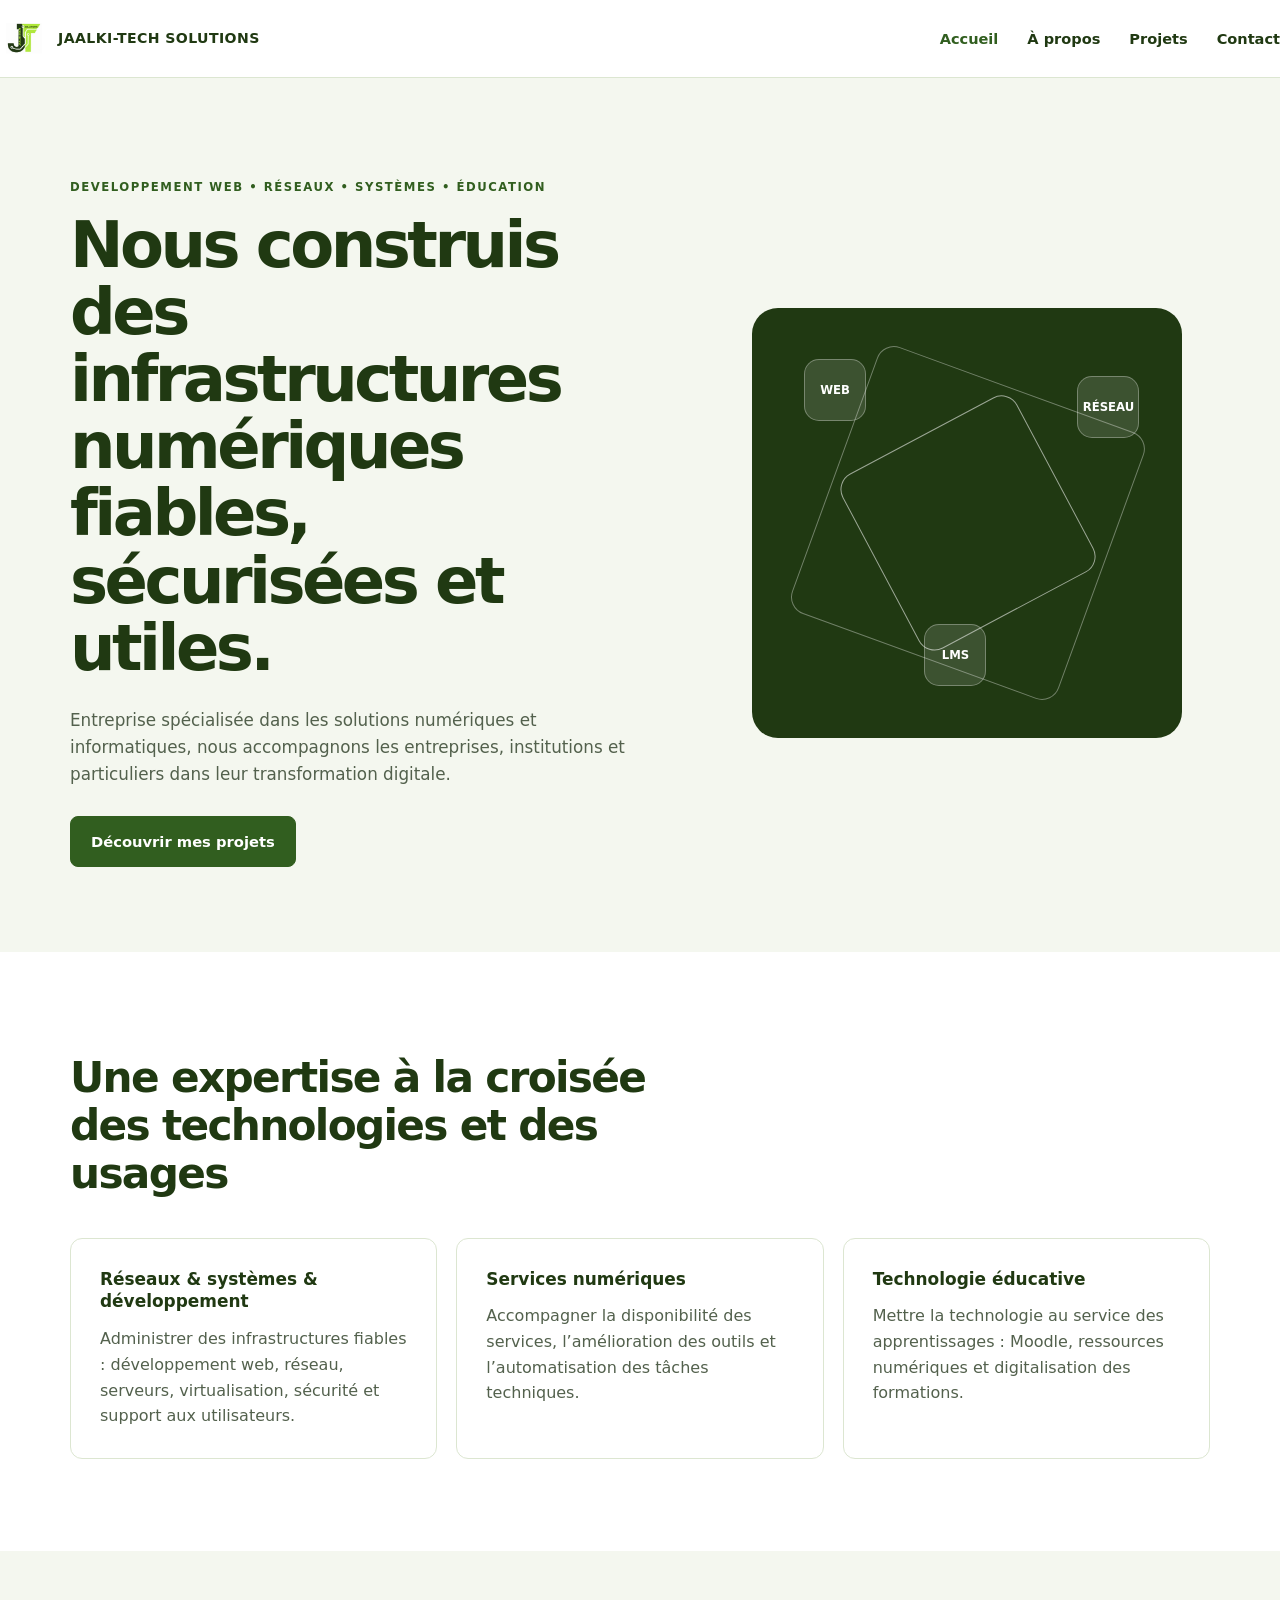
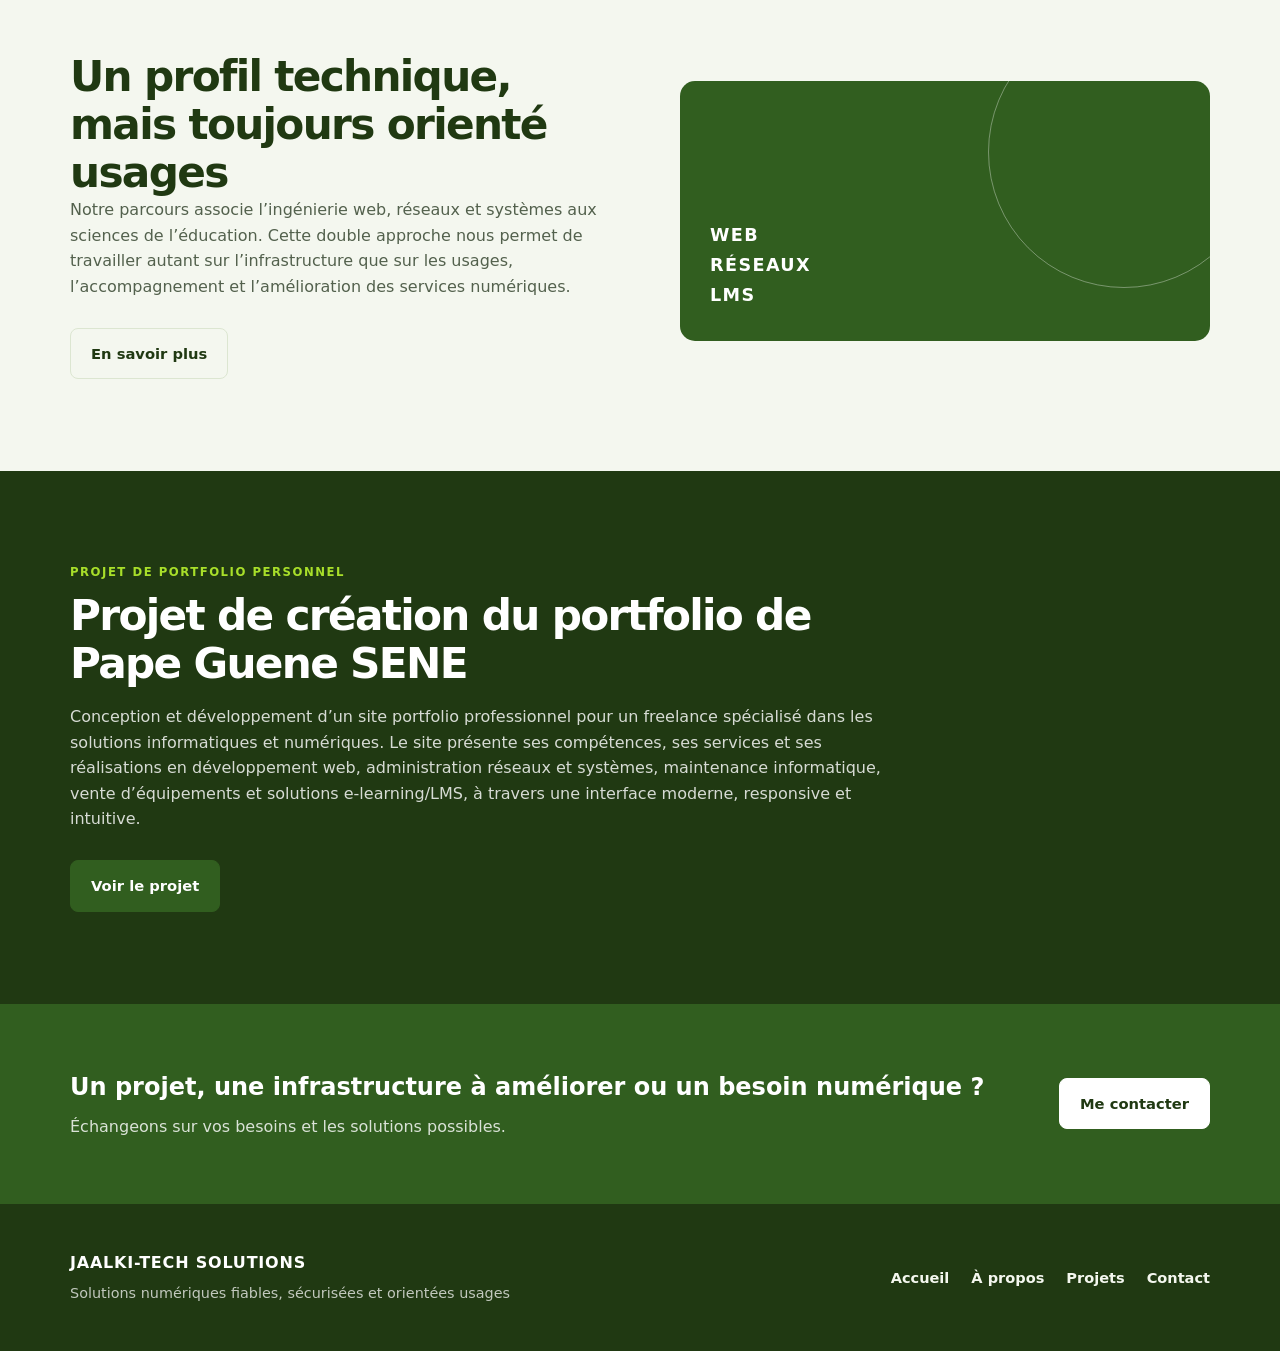
==== index.html @ 2fb71a34 "Add files via upload" ====
<!doctype html>
<html lang="fr">
  <head>
    <meta charset="utf-8" />
    <meta name="viewport" content="width=device-width, initial-scale=1" />
    <meta
      name="description"
      content="JAALKI-TECH SOLUTIONS — solutions numériques et informatiques."
    />
    <title>Accueil | JAALKI-TECH SOLUTIONS</title>
    <link rel="icon" type="image/jpeg" href="assets/WhatsApp%20Image%202026-10-04%20at%2000.43.53.jpeg" />
    <link rel="stylesheet" href="style.css" />
  </head>
  <body>
    <header class="site-header">
      <div class="container header-inner">
        <a
          class="brand"
          href="index.html"
          aria-label="JAALKI-TECH SOLUTIONS, accueil"
        >
          <img class="brand-logo" src="assets/WhatsApp%20Image%202026-10-04%20at%2000.43.53.jpeg" alt="" width="48" height="48" />
          <span>JAALKI-TECH SOLUTIONS</span>
        </a>
        <button
          class="menu-toggle"
          aria-label="Ouvrir le menu"
          aria-expanded="false"
        >
          ☰
        </button>
        <nav class="nav">
          <a class="active" href="index.html">Accueil</a
          ><a class="" href="a-propos.html">À propos</a
          ><a class="" href="projets.html">Projets</a
          ><a class="" href="contact.html">Contact</a>
        </nav>
      </div>
    </header>
    <main>
      <section class="hero">
        <div class="container hero-grid">
          <div>
            <div class="eyebrow">
              DEVELOPPEMENT WEB • RÉSEAUX • SYSTÈMES • ÉDUCATION
            </div>
            <h1>
              Nous construis des infrastructures numériques fiables, sécurisées
              et utiles.
            </h1>
            <p class="hero-copy">
              Entreprise spécialisée dans les solutions numériques et
              informatiques, nous accompagnons les entreprises, institutions et
              particuliers dans leur transformation digitale.
            </p>
            <div class="actions">
              <a class="button" href="projets.html">Découvrir mes projets</a>
            </div>
          </div>
          <div
            class="abstract"
            aria-label="Illustration abstraite des domaines de l'entreprise"
          >
            <span class="node n1">WEB</span><span class="node n2">RÉSEAU</span
            ><span class="node n3">LMS</span>
          </div>
        </div>
      </section>
      <section class="section">
        <div class="container">
          <div class="section-heading">
            <h2>Une expertise à la croisée des technologies et des usages</h2>
          </div>
          <div class="cards">
            <article class="card">
              <h3>Réseaux &amp; systèmes &amp; développement</h3>
              <p>
                Administrer des infrastructures fiables : développement web,
                réseau, serveurs, virtualisation, sécurité et support aux
                utilisateurs.
              </p>
            </article>
            <article class="card">
              <h3>Services numériques</h3>
              <p>
                Accompagner la disponibilité des services, l’amélioration des
                outils et l’automatisation des tâches techniques.
              </p>
            </article>
            <article class="card">
              <h3>Technologie éducative</h3>
              <p>
                Mettre la technologie au service des apprentissages : Moodle,
                ressources numériques et digitalisation des formations.
              </p>
            </article>
          </div>
        </div>
      </section>
      <section class="section section-soft">
        <div class="container about-grid">
          <div>
            <h2>Un profil technique, mais toujours orienté usages</h2>
            <p class="muted">
              Notre parcours associe l’ingénierie web, réseaux et systèmes aux
              sciences de l’éducation. Cette double approche nous permet de
              travailler autant sur l’infrastructure que sur les usages,
              l’accompagnement et l’amélioration des services numériques.
            </p>
            <div class="actions">
              <a class="button button-light" href="a-propos.html"
                >En savoir plus</a
              >
            </div>
          </div>
          <div class="about-panel" aria-hidden="true"></div>
        </div>
      </section>
      <section class="section featured">
        <div class="container">
          <div class="eyebrow">PROJET DE portfolio personnel</div>
          <h2>Projet de création du portfolio de Pape Guene SENE</h2>
          <p>
            Conception et développement d’un site portfolio professionnel pour
            un freelance spécialisé dans les solutions informatiques et
            numériques. Le site présente ses compétences, ses services et ses
            réalisations en développement web, administration réseaux et
            systèmes, maintenance informatique, vente d’équipements et solutions
            e-learning/LMS, à travers une interface moderne, responsive et
            intuitive.
          </p>
          <div class="actions">
            <a
              class="button"
              href="https://github.com/"
              target="_blank"
              rel="noopener"
              >Voir le projet</a
            >
          </div>
        </div>
      </section>
      <section class="cta">
        <div class="container cta-inner">
          <div>
            <h2>
              Un projet, une infrastructure à améliorer ou un besoin numérique ?
            </h2>
            <p>Échangeons sur vos besoins et les solutions possibles.</p>
          </div>
          <a class="button" href="contact.html">Me contacter</a>
        </div>
      </section>
    </main>
    <footer class="site-footer">
      <div class="container footer-inner">
        <div>
          <div class="footer-name">JAALKI-TECH SOLUTIONS</div>
          <p class="footer-slogan">
            Solutions numériques fiables, sécurisées et orientées usages
          </p>
        </div>
        <div class="footer-links">
          <a href="index.html">Accueil</a><a href="a-propos.html">À propos</a
          ><a href="projets.html">Projets</a><a href="contact.html">Contact</a>
        </div>
      </div>
    </footer>
    <script src="script.js"></script>
  </body>
</html>
---- style.css ----
:root {
  --ink: #203912;
  --green: #315e1f;
  --lime: #a8df2a;
  --soft: #f4f7ef;
  --line: #dce6d1;
  --white: #fff;
  --dark: #203912;
  --muted: #53614d;
}
* {
  box-sizing: border-box;
}

html {
  scroll-behavior: smooth;
}

body {
  margin: 0;
  font-family:
    Inter,
    ui-sans-serif,
    system-ui,
    -apple-system,
    BlinkMacSystemFont,
    "Segoe UI",
    sans-serif;
  color: var(--ink);
  background: var(--white);
  line-height: 1.6;
}
.container {
  width: min(1140px, calc(100% - 40px));
  margin: auto;
}

.site-header {
  height: 78px;
  display: flex;
  align-items: center;
  border-bottom: 1px solid var(--line);
  background: var(--white);
  position: sticky;
  top: 0;
  z-index: 20;
}
.header-inner {
  display: flex;
  align-items: center;
  justify-content: space-between;
  width: 100%;
}
.brand {
  display: flex;
  gap: 10px;
  align-items: center;
  text-decoration: none;
  color: var(--ink);
  font-size: 0.88rem;
  font-weight: 800;
  letter-spacing: 0.03em;
}

.brand-logo {
  width: 48px;
  height: 48px;
  flex: 0 0 48px;
  object-fit: contain;
}

.nav {
  display: flex;
  align-items: center;
  gap: 29px;
}

.nav a,
.footer-links a {
  font-size: 0.91rem;
  color: var(--ink);
  text-decoration: none;
  font-weight: 650;
}

.nav a:hover,
.nav a.active {
  color: var(--green);
}

.menu-toggle {
  display: none;
  border: 0;
  background: transparent;
  font-size: 1.5rem;
  color: var(--ink);
  cursor: pointer;
}

.eyebrow {
  font-weight: 800;
  font-size: 0.73rem;
  letter-spacing: 0.13em;
  color: var(--green);
  text-transform: uppercase;
}
.hero {
  padding: 100px 0 85px;
  background: var(--soft);
  overflow: hidden;
}
.hero-grid {
  display: grid;
  grid-template-columns: 1.1fr 0.9fr;
  gap: 62px;
  align-items: center;
}
.hero h1 {
  font-size: clamp(2.35rem, 5vw, 4.2rem);
  letter-spacing: -0.055em;
  line-height: 1.05;
  margin: 15px 0 25px;
  max-width: 760px;
}
.hero-copy {
  font-size: 1.05rem;
  color: var(--muted);
  max-width: 680px;
}
.button {
  display: inline-flex;
  align-items: center;
  gap: 8px;
  text-decoration: none;
  background: var(--green);
  color: #fff;
  border: 1px solid var(--green);
  padding: 13px 20px;
  border-radius: 8px;
  font-weight: 750;
  font-size: 0.92rem;
  transition: background-color 0.15s ease;
}
.button:hover {
  background: var(--ink);
}
.button-light {
  background: transparent;
  color: var(--ink);
  border-color: var(--line);
}
.button-light:hover {
  background: var(--soft);
  color: var(--ink);
}
.actions {
  display: flex;
  gap: 12px;
  flex-wrap: wrap;
  margin-top: 28px;
}
.abstract {
  position: relative;
  width: min(430px, 100%);
  aspect-ratio: 1;
  margin: auto;
  border-radius: 26px;
  background: var(--dark);
  overflow: hidden;
}
.abstract:before,
.abstract:after {
  content: "";
  position: absolute;
  inset: 17%;
  border: 1px solid rgba(255, 255, 255, 0.36);
  border-radius: 18px;
  transform: rotate(20deg);
}
.abstract:after {
  inset: 27%;
  transform: rotate(-28deg);
  border-color: rgba(255, 255, 255, 0.55);
}
.node {
  position: absolute;
  width: 62px;
  height: 62px;
  border-radius: 15px;
  display: grid;
  place-items: center;
  background: rgba(255, 255, 255, 0.13);
  border: 1px solid rgba(255, 255, 255, 0.3);
  color: #fff;
  font-weight: 800;
  font-size: 0.73rem;
}
.n1 {
  top: 12%;
  left: 12%;
}
.n2 {
  top: 16%;
  right: 10%;
}
.n3 {
  bottom: 12%;
  left: 40%;
}
.section {
  padding: 92px 0;
}
.section-soft {
  background: var(--soft);
}
.section-heading {
  max-width: 650px;
  margin-bottom: 39px;
}
.section h2 {
  font-size: clamp(1.85rem, 3.3vw, 2.65rem);
  letter-spacing: -0.04em;
  line-height: 1.14;
  margin: 10px 0 0;
}
.cards {
  display: grid;
  grid-template-columns: repeat(3, 1fr);
  gap: 19px;
}
.card {
  padding: 29px;
  background: #fff;
  border: 1px solid var(--line);
  border-radius: 12px;
}
.card h3 {
  font-size: 1.06rem;
  line-height: 1.35;
  margin: 0 0 13px;
}
.card p,
.muted {
  color: var(--muted);
  margin: 0;
}
.about-grid {
  display: grid;
  grid-template-columns: 1fr 1fr;
  gap: 80px;
  align-items: center;
}
.about-panel {
  min-height: 260px;
  border-radius: 15px;
  background: var(--green);
  position: relative;
  overflow: hidden;
}
.about-panel:before {
  content: "";
  position: absolute;
  width: 270px;
  height: 270px;
  border: 1px solid rgba(255, 255, 255, 0.35);
  border-radius: 50%;
  top: -65px;
  right: -50px;
}
.about-panel:after {
  content: "WEB\A RÉSEAUX\A LMS";
  white-space: pre;
  position: absolute;
  left: 30px;
  bottom: 30px;
  color: #fff;
  font-weight: 800;
  font-size: 1.1rem;
  line-height: 1.7;
  letter-spacing: 0.08em;
}
.featured {
  background: var(--dark);
  color: #fff;
}
.featured .eyebrow {
  color: var(--lime);
}
.featured h2 {
  max-width: 790px;
}
.featured p {
  color: rgba(255, 255, 255, 0.82);
  max-width: 820px;
}
.cta {
  padding: 64px 0;
  background: var(--green);
  color: #fff;
}
.cta h2 {
  margin: 0 0 8px;
}
.cta p {
  margin: 0;
  color: rgba(255, 255, 255, 0.82);
}
.cta-inner {
  display: flex;
  justify-content: space-between;
  gap: 30px;
  align-items: center;
}
.cta .button {
  background: #fff;
  border-color: #fff;
  color: var(--ink);
}
.page-hero {
  padding: 82px 0 70px;
  background: var(--soft);
}
.page-hero h1 {
  font-size: clamp(2.4rem, 5vw, 4rem);
  letter-spacing: -0.05em;
  line-height: 1.1;
  margin: 12px 0 0;
}
.content-grid {
  display: grid;
  grid-template-columns: 1.05fr 0.95fr;
  gap: 60px;
}
.content-grid h2 {
  margin-top: 0;
}
.content-grid p {
  color: var(--muted);
}
.info-panel {
  border: 1px solid var(--line);
  background: var(--soft);
  border-radius: 14px;
  padding: 30px;
}
.info-panel p + p {
  margin-top: 19px;
}
.project-group + .project-group {
  margin-top: 64px;
}
.project-group h2 {
  margin-bottom: 22px;
}
.project-card {
  border: 1px solid var(--line);
  border-radius: 14px;
  overflow: hidden;
  background: #fff;
  display: grid;
  grid-template-columns: 0.8fr 1.2fr;
}
.project-visual {
  background: var(--dark);
  min-height: 220px;
  display: grid;
  place-items: center;
  color: #fff;
  font-size: 0.8rem;
  font-weight: 850;
  letter-spacing: 0.1em;
  text-align: center;
  padding: 20px;
}
.project-text {
  padding: 29px;
}
.project-text h3 {
  margin: 0 0 10px;
  font-size: 1.25rem;
}
.project-text p {
  color: var(--muted);
  margin: 0;
}
.contact-grid {
  display: grid;
  grid-template-columns: 0.9fr 1.1fr;
  gap: 52px;
}
.contact-card {
  padding: 30px;
  border: 1px solid var(--line);
  border-radius: 14px;
  background: var(--soft);
}
form {
  display: grid;
  gap: 16px;
}
label {
  font-weight: 700;
  font-size: 0.9rem;
}
input,
textarea {
  display: block;
  width: 100%;
  border: 1px solid var(--line);
  border-radius: 7px;
  padding: 12px;
  font: inherit;
  margin-top: 6px;
  resize: vertical;
}
textarea {
  min-height: 145px;
}

@media (prefers-reduced-motion: reduce) {
  html {
    scroll-behavior: auto;
  }
}

.site-footer {
  background: var(--dark);
  color: #fff;
  padding: 46px 0;
}
.footer-inner {
  display: flex;
  align-items: center;
  justify-content: space-between;
  gap: 25px;
}
.footer-name {
  font-weight: 800;
  letter-spacing: 0.05em;
}
.footer-slogan {
  margin: 7px 0 0;
  color: rgba(255, 255, 255, 0.72);
  font-size: 0.9rem;
}
.footer-links {
  display: flex;
  gap: 22px;
  flex-wrap: wrap;
}
.footer-links a {
  color: var(--soft);
}
@media (max-width: 800px) {
  .site-header {
    height: 67px;
  }
  .nav {
    display: none;
    position: absolute;
    top: 67px;
    left: 0;
    right: 0;
    padding: 18px 20px;
    background: #fff;
    border-bottom: 1px solid var(--line);
    flex-direction: column;
    align-items: flex-start;
    gap: 15px;
  }
  .nav.open {
    display: flex;
  }
  .menu-toggle {
    display: block;
  }
  .hero {
    padding: 65px 0;
  }
  .hero-grid,
  .about-grid,
  .content-grid,
  .contact-grid {
    grid-template-columns: 1fr;
    gap: 35px;
  }
  .hero h1 {
    font-size: 2.55rem;
  }
  .abstract {
    max-width: 360px;
  }
  .cards {
    grid-template-columns: 1fr;
  }
  .section {
    padding: 65px 0;
  }
  .cta-inner,
  .footer-inner {
    align-items: flex-start;
    flex-direction: column;
  }
  .project-card {
    grid-template-columns: 1fr;
  }
  .page-hero {
    padding: 60px 0;
  }
  .nav a {
    font-size: 1rem;
  }
}
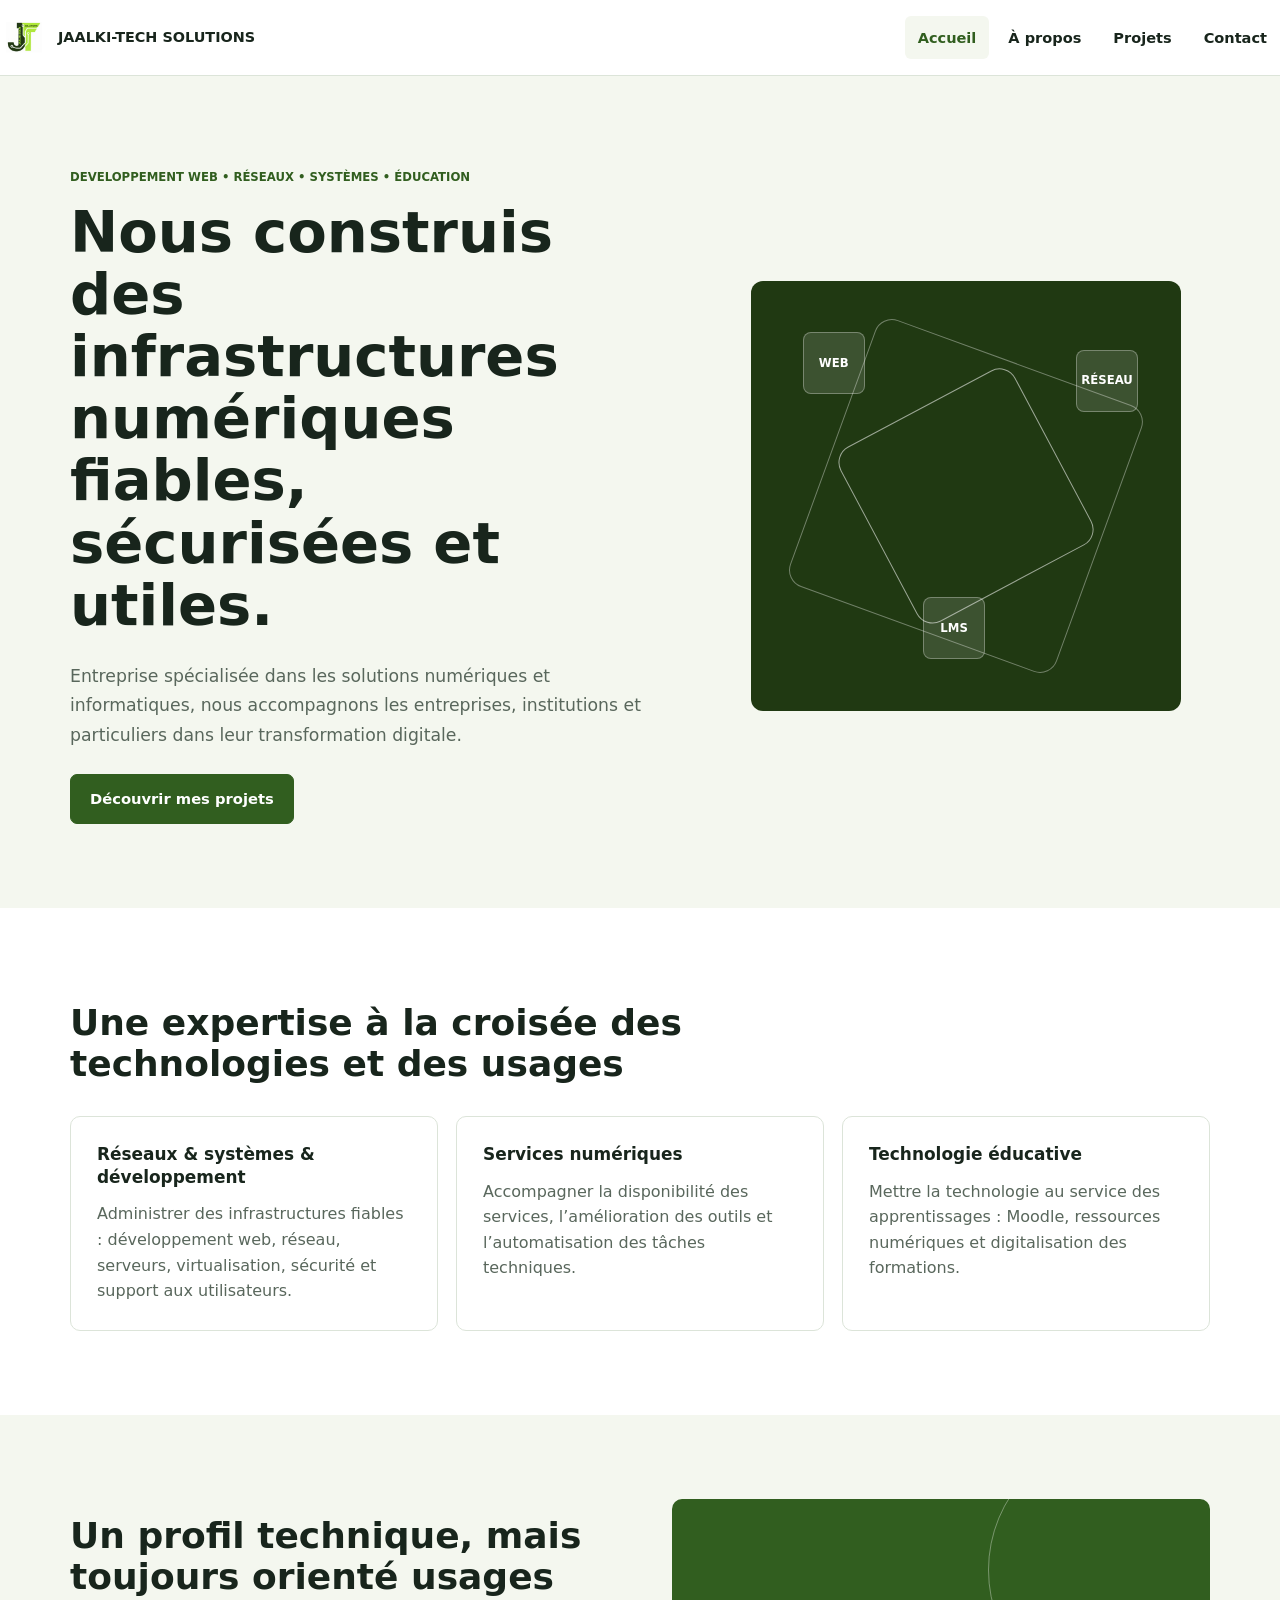
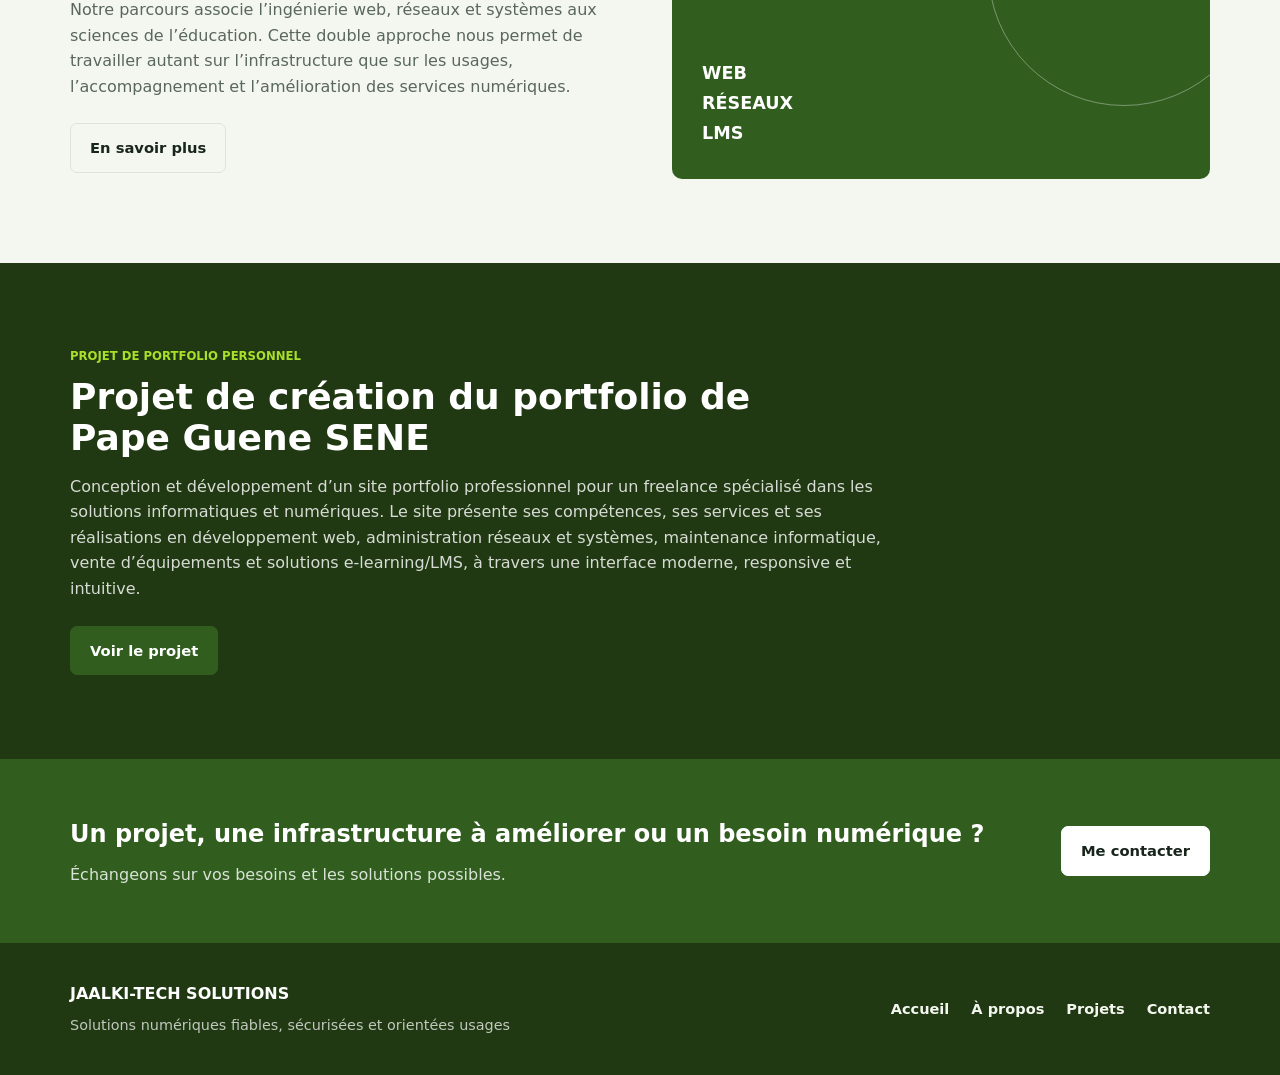
==== commit 04c3a513: "commentaire des ligne et la géolocalisation automatique du contact" ====
--- a/index.html
+++ b/index.html
@@ -1,6 +1,8 @@
 <!doctype html>
 <html lang="fr">
+  <!-- Début du document HTML : indique que la page est en français -->
   <head>
+    <!-- Métadonnées du document : encodage, compatibilité mobile et description SEO -->
     <meta charset="utf-8" />
     <meta name="viewport" content="width=device-width, initial-scale=1" />
     <meta
@@ -8,12 +10,16 @@
       content="JAALKI-TECH SOLUTIONS — solutions numériques et informatiques."
     />
     <title>Accueil | JAALKI-TECH SOLUTIONS</title>
-    <link rel="icon" type="image/jpeg" href="assets/WhatsApp%20Image%202026-10-04%20at%2000.43.53.jpeg" />
+    <!-- Icône du site affichée dans l'onglet du navigateur -->
+    <link rel="icon" type="image/png" href="assets/favicon.png" />
+    <!-- Lien vers la feuille de style principale du site -->
     <link rel="stylesheet" href="style.css" />
   </head>
   <body>
+    <!-- En-tête du site : logo, nom, bouton du menu et navigation principale -->
     <header class="site-header">
       <div class="container header-inner">
+        <!-- Logo et nom de l'entreprise, renvoyant vers la page d'accueil -->
         <a
           class="brand"
           href="index.html"
@@ -22,6 +28,7 @@
           <img class="brand-logo" src="assets/WhatsApp%20Image%202026-10-04%20at%2000.43.53.jpeg" alt="" width="48" height="48" />
           <span>JAALKI-TECH SOLUTIONS</span>
         </a>
+        <!-- Bouton mobile pour ouvrir/fermer le menu sur petit écran -->
         <button
           class="menu-toggle"
           aria-label="Ouvrir le menu"
@@ -29,6 +36,7 @@
         >
           ☰
         </button>
+        <!-- Navigation principale entre les pages du site -->
         <nav class="nav">
           <a class="active" href="index.html">Accueil</a
           ><a class="" href="a-propos.html">À propos</a
@@ -37,7 +45,10 @@
         </nav>
       </div>
     </header>
+
+    <!-- Contenu principal de la page d'accueil -->
     <main>
+      <!-- Section d'introduction : slogan et appel à l'action -->
       <section class="hero">
         <div class="container hero-grid">
           <div>
@@ -57,6 +68,7 @@
               <a class="button" href="projets.html">Découvrir mes projets</a>
             </div>
           </div>
+          <!-- Illustration visuelle du positionnement de l'entreprise -->
           <div
             class="abstract"
             aria-label="Illustration abstraite des domaines de l'entreprise"
@@ -66,12 +78,15 @@
           </div>
         </div>
       </section>
+
+      <!-- Section de présentation des domaines d'expertise -->
       <section class="section">
         <div class="container">
           <div class="section-heading">
             <h2>Une expertise à la croisée des technologies et des usages</h2>
           </div>
           <div class="cards">
+            <!-- Carte 1 : réseaux, systèmes et développement -->
             <article class="card">
               <h3>Réseaux &amp; systèmes &amp; développement</h3>
               <p>
@@ -80,6 +95,7 @@
                 utilisateurs.
               </p>
             </article>
+            <!-- Carte 2 : services numériques -->
             <article class="card">
               <h3>Services numériques</h3>
               <p>
@@ -87,6 +103,7 @@
                 outils et l’automatisation des tâches techniques.
               </p>
             </article>
+            <!-- Carte 3 : technologie éducative -->
             <article class="card">
               <h3>Technologie éducative</h3>
               <p>
@@ -97,6 +114,8 @@
           </div>
         </div>
       </section>
+
+      <!-- Section "À propos" : profil technique et orienté usages -->
       <section class="section section-soft">
         <div class="container about-grid">
           <div>
@@ -113,9 +132,12 @@
               >
             </div>
           </div>
+          <!-- Bloc visuel décoratif de la section à propos -->
           <div class="about-panel" aria-hidden="true"></div>
         </div>
       </section>
+
+      <!-- Section présentant un projet de portfolio personnel -->
       <section class="section featured">
         <div class="container">
           <div class="eyebrow">PROJET DE portfolio personnel</div>
@@ -132,7 +154,7 @@
           <div class="actions">
             <a
               class="button"
-              href="https://github.com/"
+              href="https://papeguenesene-wq.github.io/Mon-portfolio/"
               target="_blank"
               rel="noopener"
               >Voir le projet</a
@@ -140,6 +162,8 @@
           </div>
         </div>
       </section>
+
+      <!-- Section de call-to-action pour encourager le contact -->
       <section class="cta">
         <div class="container cta-inner">
           <div>
@@ -152,6 +176,8 @@
         </div>
       </section>
     </main>
+
+    <!-- Pied de page du site : identité, slogan et liens utiles -->
     <footer class="site-footer">
       <div class="container footer-inner">
         <div>
@@ -166,6 +192,8 @@
         </div>
       </div>
     </footer>
+
+    <!-- Script JavaScript du site chargé en fin de page pour les interactions -->
     <script src="script.js"></script>
   </body>
 </html>
--- a/style.css
+++ b/style.css
@@ -1,13 +1,20 @@
+/*
+  Styles globaux du site JAALKI-TECH SOLUTIONS.
+  Ce fichier définit les couleurs, la typographie, les espacements et le design réactif.
+*/
+
+/* --- Variables globales et base du site --- */
 :root {
-  --ink: #203912;
+  --ink: #18251c;
   --green: #315e1f;
   --lime: #a8df2a;
   --soft: #f4f7ef;
-  --line: #dce6d1;
+  --line: #dce4d9;
   --white: #fff;
   --dark: #203912;
-  --muted: #53614d;
-}
+  --muted: #59675c;
+}
+
 * {
   box-sizing: border-box;
 }
@@ -30,13 +37,15 @@
   background: var(--white);
   line-height: 1.6;
 }
+
 .container {
   width: min(1140px, calc(100% - 40px));
   margin: auto;
 }
 
+/* --- En-tête / navigation principale --- */
 .site-header {
-  height: 78px;
+  min-height: 76px;
   display: flex;
   align-items: center;
   border-bottom: 1px solid var(--line);
@@ -45,21 +54,23 @@
   top: 0;
   z-index: 20;
 }
+
 .header-inner {
   display: flex;
   align-items: center;
   justify-content: space-between;
   width: 100%;
 }
+
 .brand {
   display: flex;
   gap: 10px;
   align-items: center;
   text-decoration: none;
   color: var(--ink);
-  font-size: 0.88rem;
+  font-size: 0.9rem;
   font-weight: 800;
-  letter-spacing: 0.03em;
+  letter-spacing: 0;
 }
 
 .brand-logo {
@@ -72,7 +83,7 @@
 .nav {
   display: flex;
   align-items: center;
-  gap: 29px;
+  gap: 6px;
 }
 
 .nav a,
@@ -86,47 +97,63 @@
 .nav a:hover,
 .nav a.active {
   color: var(--green);
+  background: var(--soft);
+}
+
+.nav a {
+  padding: 10px 13px;
+  border-radius: 6px;
+  transition: color 0.15s ease, background-color 0.15s ease;
 }
 
 .menu-toggle {
   display: none;
-  border: 0;
-  background: transparent;
+  border: 1px solid var(--line);
+  border-radius: 6px;
+  background: var(--white);
   font-size: 1.5rem;
   color: var(--ink);
+  padding: 6px 10px;
   cursor: pointer;
 }
 
 .eyebrow {
   font-weight: 800;
   font-size: 0.73rem;
-  letter-spacing: 0.13em;
+  letter-spacing: 0;
   color: var(--green);
   text-transform: uppercase;
 }
+
+/* --- Hero / section d’introduction --- */
 .hero {
-  padding: 100px 0 85px;
+  padding: 92px 0 84px;
   background: var(--soft);
   overflow: hidden;
 }
+
 .hero-grid {
   display: grid;
   grid-template-columns: 1.1fr 0.9fr;
-  gap: 62px;
-  align-items: center;
-}
+  gap: 56px;
+  align-items: center;
+}
+
 .hero h1 {
-  font-size: clamp(2.35rem, 5vw, 4.2rem);
-  letter-spacing: -0.055em;
-  line-height: 1.05;
+  font-size: 3.6rem;
+  letter-spacing: 0;
+  line-height: 1.08;
   margin: 15px 0 25px;
   max-width: 760px;
 }
+
 .hero-copy {
-  font-size: 1.05rem;
+  font-size: 1.08rem;
+  line-height: 1.7;
   color: var(--muted);
   max-width: 680px;
 }
+
 .button {
   display: inline-flex;
   align-items: center;
@@ -135,39 +162,46 @@
   background: var(--green);
   color: #fff;
   border: 1px solid var(--green);
-  padding: 13px 20px;
-  border-radius: 8px;
+  min-height: 48px;
+  padding: 12px 19px;
+  border-radius: 7px;
   font-weight: 750;
   font-size: 0.92rem;
   transition: background-color 0.15s ease;
 }
+
 .button:hover {
   background: var(--ink);
 }
+
 .button-light {
   background: transparent;
   color: var(--ink);
   border-color: var(--line);
 }
+
 .button-light:hover {
   background: var(--soft);
   color: var(--ink);
 }
+
 .actions {
   display: flex;
-  gap: 12px;
+  gap: 10px;
   flex-wrap: wrap;
-  margin-top: 28px;
-}
+  margin-top: 24px;
+}
+
 .abstract {
   position: relative;
   width: min(430px, 100%);
   aspect-ratio: 1;
   margin: auto;
-  border-radius: 26px;
+  border-radius: 12px;
   background: var(--dark);
   overflow: hidden;
 }
+
 .abstract:before,
 .abstract:after {
   content: "";
@@ -177,16 +211,18 @@
   border-radius: 18px;
   transform: rotate(20deg);
 }
+
 .abstract:after {
   inset: 27%;
   transform: rotate(-28deg);
   border-color: rgba(255, 255, 255, 0.55);
 }
+
 .node {
   position: absolute;
   width: 62px;
   height: 62px;
-  border-radius: 15px;
+  border-radius: 8px;
   display: grid;
   place-items: center;
   background: rgba(255, 255, 255, 0.13);
@@ -195,68 +231,89 @@
   font-weight: 800;
   font-size: 0.73rem;
 }
+
 .n1 {
   top: 12%;
   left: 12%;
 }
+
 .n2 {
   top: 16%;
   right: 10%;
 }
+
 .n3 {
   bottom: 12%;
   left: 40%;
 }
+
+/* --- Blocs de sections et cartes de services --- */
 .section {
-  padding: 92px 0;
-}
+  padding: 84px 0;
+}
+
 .section-soft {
   background: var(--soft);
 }
+
 .section-heading {
   max-width: 650px;
-  margin-bottom: 39px;
-}
+  margin-bottom: 32px;
+}
+
 .section h2 {
-  font-size: clamp(1.85rem, 3.3vw, 2.65rem);
-  letter-spacing: -0.04em;
+  font-size: 2.25rem;
+  letter-spacing: 0;
   line-height: 1.14;
   margin: 10px 0 0;
 }
+
 .cards {
   display: grid;
-  grid-template-columns: repeat(3, 1fr);
-  gap: 19px;
-}
+  grid-template-columns: repeat(3, minmax(0, 1fr));
+  gap: 18px;
+}
+
 .card {
-  padding: 29px;
+  padding: 26px;
   background: #fff;
   border: 1px solid var(--line);
-  border-radius: 12px;
-}
+  border-radius: 10px;
+  transition: border-color 0.15s ease;
+}
+
+.card:hover {
+  border-color: var(--green);
+}
+
 .card h3 {
   font-size: 1.06rem;
   line-height: 1.35;
   margin: 0 0 13px;
 }
+
 .card p,
 .muted {
   color: var(--muted);
   margin: 0;
 }
+
+/* --- Sections à propos, featured et CTA --- */
 .about-grid {
   display: grid;
   grid-template-columns: 1fr 1fr;
-  gap: 80px;
-  align-items: center;
-}
+  gap: 64px;
+  align-items: center;
+}
+
 .about-panel {
-  min-height: 260px;
-  border-radius: 15px;
+  min-height: 280px;
+  border-radius: 10px;
   background: var(--green);
   position: relative;
   overflow: hidden;
 }
+
 .about-panel:before {
   content: "";
   position: absolute;
@@ -267,6 +324,7 @@
   top: -65px;
   right: -50px;
 }
+
 .about-panel:after {
   content: "WEB\A RÉSEAUX\A LMS";
   white-space: pre;
@@ -277,144 +335,188 @@
   font-weight: 800;
   font-size: 1.1rem;
   line-height: 1.7;
-  letter-spacing: 0.08em;
-}
+  letter-spacing: 0;
+}
+
 .featured {
   background: var(--dark);
   color: #fff;
 }
+
 .featured .eyebrow {
   color: var(--lime);
 }
+
 .featured h2 {
   max-width: 790px;
 }
+
 .featured p {
   color: rgba(255, 255, 255, 0.82);
   max-width: 820px;
 }
+
 .cta {
-  padding: 64px 0;
+  padding: 56px 0;
   background: var(--green);
   color: #fff;
 }
+
 .cta h2 {
   margin: 0 0 8px;
 }
+
 .cta p {
   margin: 0;
   color: rgba(255, 255, 255, 0.82);
 }
+
 .cta-inner {
   display: flex;
   justify-content: space-between;
   gap: 30px;
   align-items: center;
 }
+
 .cta .button {
   background: #fff;
   border-color: #fff;
   color: var(--ink);
 }
+
+/* --- Pages internes : hero + contenu texte + projets + contact --- */
 .page-hero {
-  padding: 82px 0 70px;
+  padding: 68px 0 58px;
   background: var(--soft);
 }
+
 .page-hero h1 {
-  font-size: clamp(2.4rem, 5vw, 4rem);
-  letter-spacing: -0.05em;
+  font-size: 3rem;
+  letter-spacing: 0;
   line-height: 1.1;
   margin: 12px 0 0;
 }
+
 .content-grid {
   display: grid;
   grid-template-columns: 1.05fr 0.95fr;
-  gap: 60px;
-}
+  gap: 48px;
+}
+
 .content-grid h2 {
   margin-top: 0;
 }
+
 .content-grid p {
   color: var(--muted);
 }
+
 .info-panel {
   border: 1px solid var(--line);
   background: var(--soft);
-  border-radius: 14px;
-  padding: 30px;
-}
+  border-radius: 10px;
+  padding: 26px;
+}
+
 .info-panel p + p {
   margin-top: 19px;
 }
+
 .project-group + .project-group {
-  margin-top: 64px;
-}
+  margin-top: 52px;
+}
+
 .project-group h2 {
   margin-bottom: 22px;
 }
+
 .project-card {
   border: 1px solid var(--line);
-  border-radius: 14px;
+  border-radius: 10px;
   overflow: hidden;
   background: #fff;
   display: grid;
   grid-template-columns: 0.8fr 1.2fr;
 }
+
 .project-visual {
   background: var(--dark);
   min-height: 220px;
   display: grid;
   place-items: center;
-  color: #fff;
+  color: var(--lime);
   font-size: 0.8rem;
   font-weight: 850;
-  letter-spacing: 0.1em;
+  letter-spacing: 0;
   text-align: center;
   padding: 20px;
 }
+
 .project-text {
   padding: 29px;
 }
+
 .project-text h3 {
   margin: 0 0 10px;
   font-size: 1.25rem;
 }
+
 .project-text p {
   color: var(--muted);
   margin: 0;
 }
+
 .contact-grid {
   display: grid;
   grid-template-columns: 0.9fr 1.1fr;
-  gap: 52px;
-}
+  gap: 44px;
+}
+
 .contact-card {
-  padding: 30px;
+  padding: 28px;
   border: 1px solid var(--line);
-  border-radius: 14px;
+  border-radius: 10px;
   background: var(--soft);
 }
+
 form {
   display: grid;
-  gap: 16px;
-}
+  gap: 10px;
+}
+
 label {
   font-weight: 700;
   font-size: 0.9rem;
-}
+  margin-top: 6px;
+}
+
+form label:first-of-type {
+  margin-top: 0;
+}
+
 input,
 textarea {
   display: block;
   width: 100%;
   border: 1px solid var(--line);
-  border-radius: 7px;
+  border-radius: 6px;
   padding: 12px;
   font: inherit;
   margin-top: 6px;
   resize: vertical;
 }
+
 textarea {
   min-height: 145px;
+}
+
+input:focus-visible,
+textarea:focus-visible,
+.button:focus-visible,
+.menu-toggle:focus-visible,
+.nav a:focus-visible {
+  outline: 3px solid var(--lime);
+  outline-offset: 3px;
 }
 
 @media (prefers-reduced-motion: reduce) {
@@ -423,60 +525,83 @@
   }
 }
 
+/* --- Pied de page --- */
 .site-footer {
   background: var(--dark);
   color: #fff;
-  padding: 46px 0;
-}
+  padding: 38px 0;
+}
+
 .footer-inner {
   display: flex;
   align-items: center;
   justify-content: space-between;
   gap: 25px;
 }
+
 .footer-name {
   font-weight: 800;
-  letter-spacing: 0.05em;
-}
+  letter-spacing: 0;
+}
+
 .footer-slogan {
   margin: 7px 0 0;
   color: rgba(255, 255, 255, 0.72);
   font-size: 0.9rem;
 }
+
 .footer-links {
   display: flex;
   gap: 22px;
   flex-wrap: wrap;
 }
+
 .footer-links a {
   color: var(--soft);
 }
+
+/* --- Responsive design pour tablettes et mobiles --- */
 @media (max-width: 800px) {
   .site-header {
-    height: 67px;
-  }
+    min-height: 67px;
+  }
+
+  .brand-logo {
+    width: 42px;
+    height: 42px;
+    flex-basis: 42px;
+  }
+
   .nav {
     display: none;
     position: absolute;
     top: 67px;
     left: 0;
     right: 0;
-    padding: 18px 20px;
-    background: #fff;
+    padding: 14px 20px 18px;
+    background: var(--white);
     border-bottom: 1px solid var(--line);
     flex-direction: column;
     align-items: flex-start;
-    gap: 15px;
-  }
+    gap: 5px;
+  }
+
+  .nav a {
+    width: 100%;
+  }
+
   .nav.open {
     display: flex;
   }
+
   .menu-toggle {
     display: block;
   }
+
   .hero {
-    padding: 65px 0;
-  }
+    padding: 58px 0;
+  }
+
   .hero-grid,
   .about-grid,
   .content-grid,
@@ -484,29 +609,45 @@
     grid-template-columns: 1fr;
     gap: 35px;
   }
+
   .hero h1 {
-    font-size: 2.55rem;
-  }
+    font-size: 2.35rem;
+  }
+
   .abstract {
     max-width: 360px;
   }
+
   .cards {
     grid-template-columns: 1fr;
   }
+
   .section {
-    padding: 65px 0;
-  }
+    padding: 58px 0;
+  }
+
   .cta-inner,
   .footer-inner {
     align-items: flex-start;
     flex-direction: column;
   }
+
   .project-card {
     grid-template-columns: 1fr;
   }
+
   .page-hero {
-    padding: 60px 0;
-  }
+    padding: 52px 0;
+  }
+
+  .page-hero h1 {
+    font-size: 2.2rem;
+  }
+
+  .section h2 {
+    font-size: 1.8rem;
+  }
+
   .nav a {
     font-size: 1rem;
   }
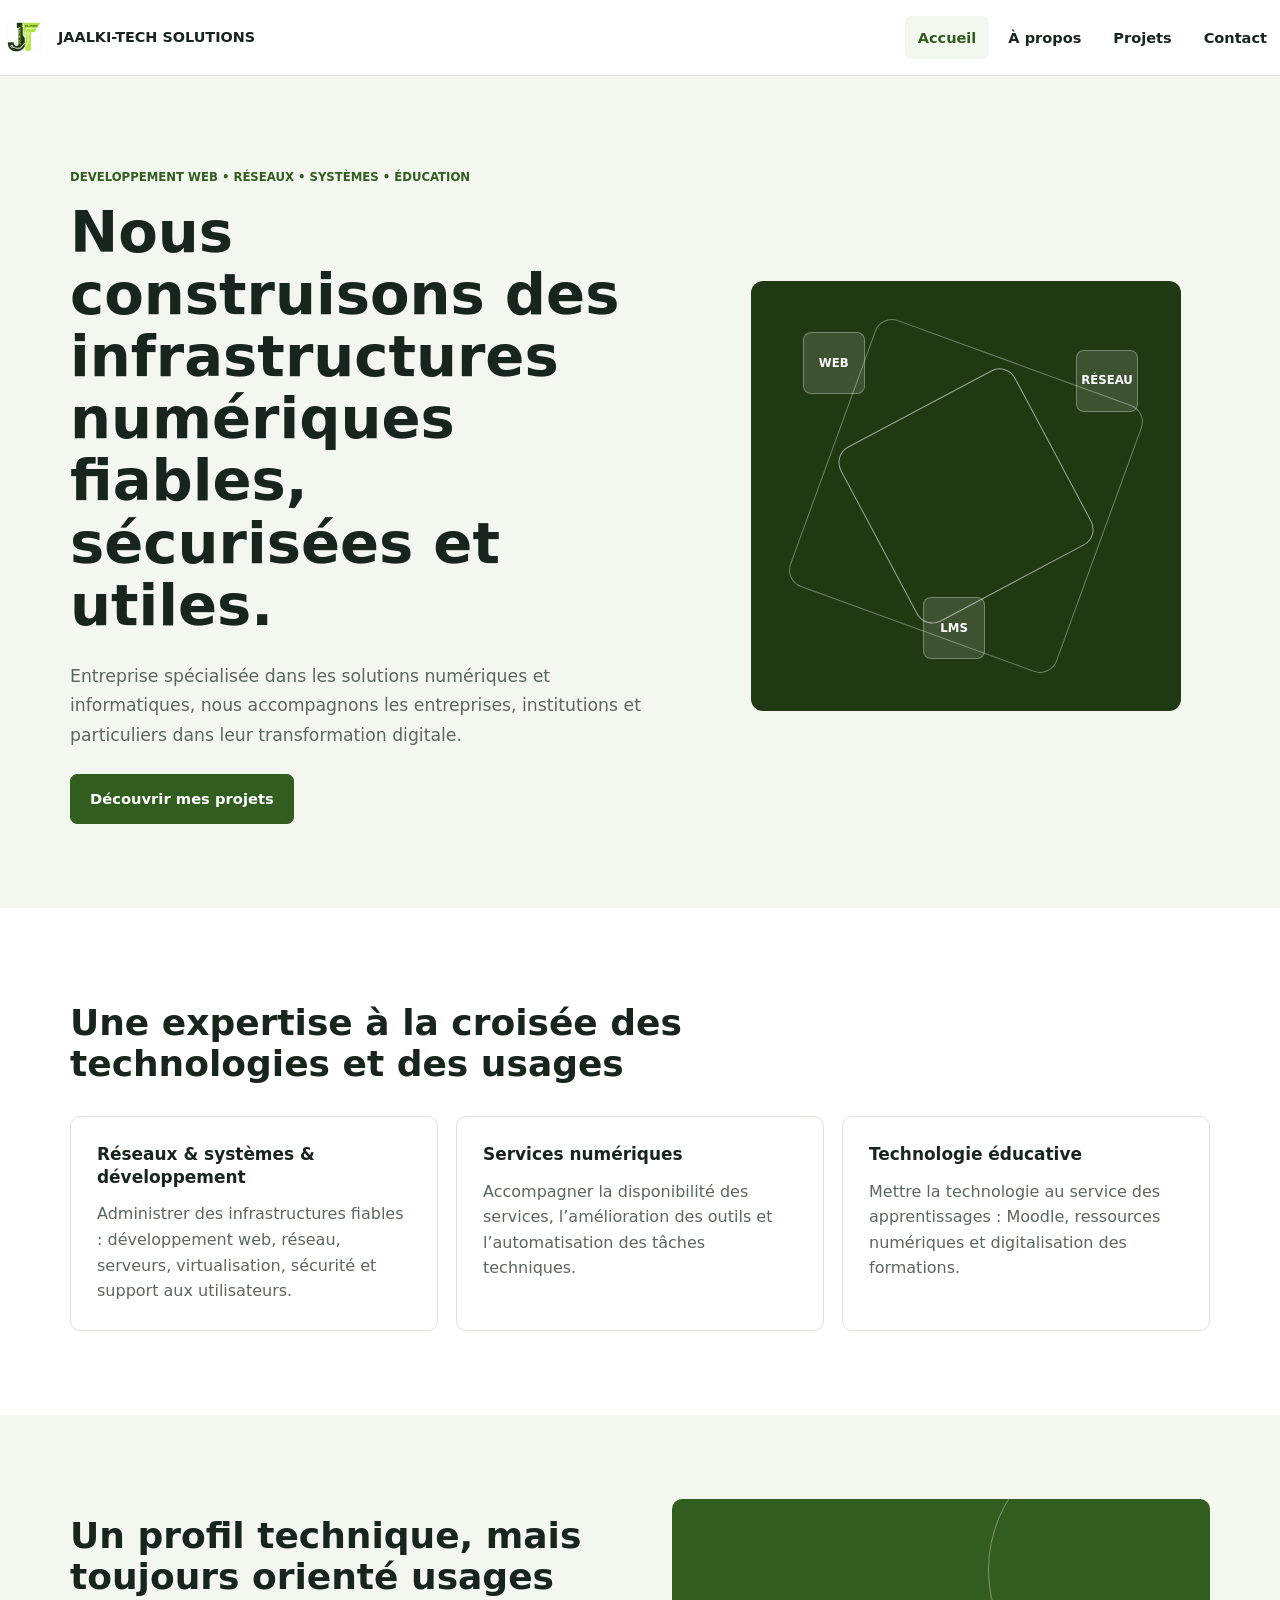
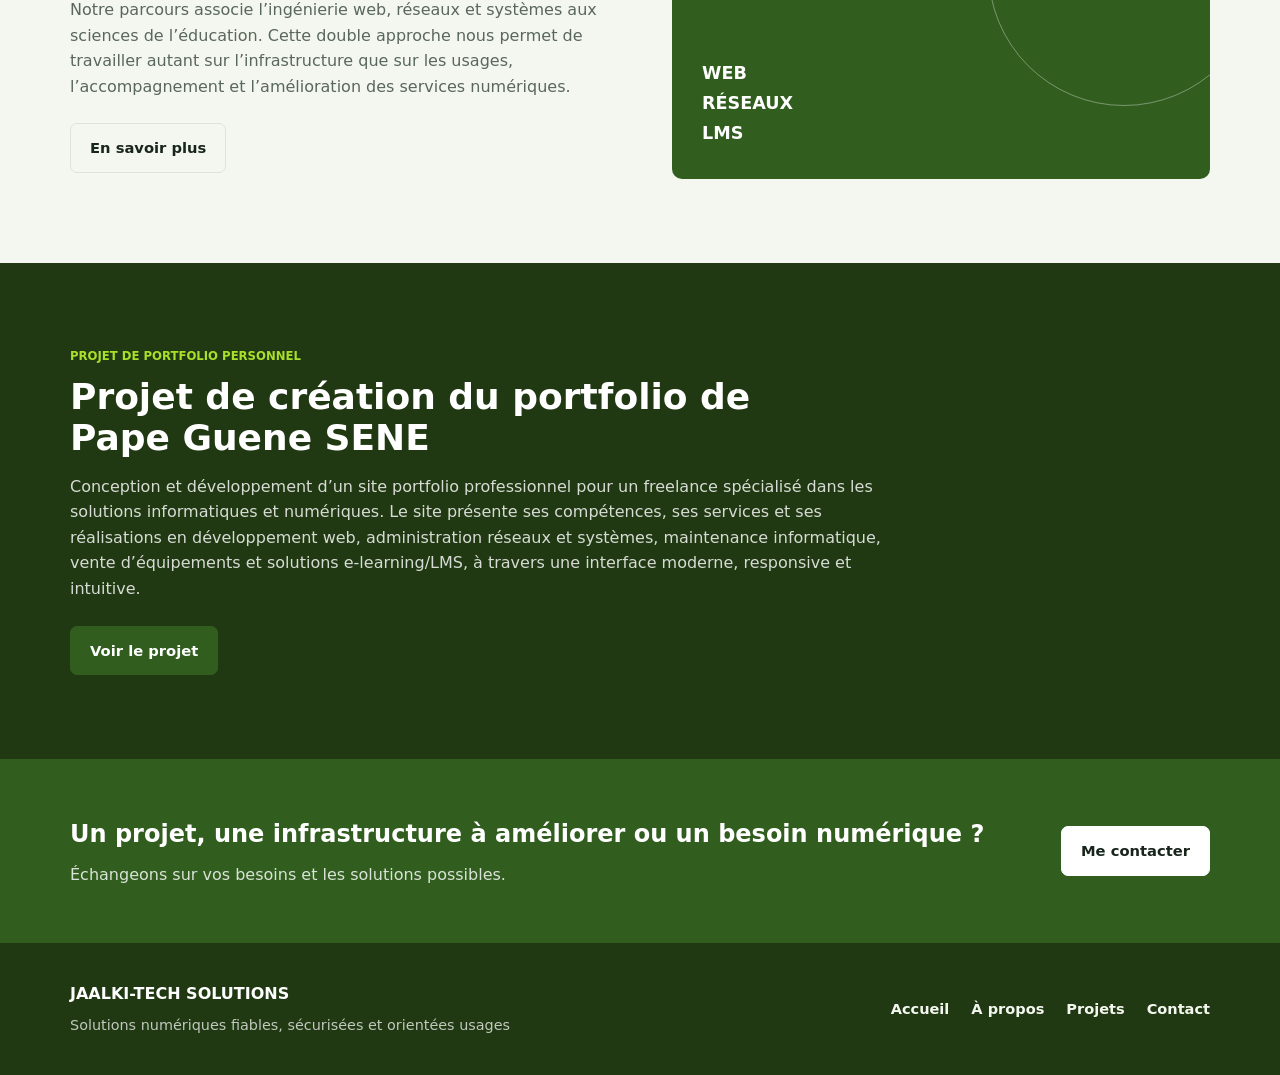
==== commit f241478e: "correction" ====
--- a/index.html
+++ b/index.html
@@ -56,7 +56,7 @@
               DEVELOPPEMENT WEB • RÉSEAUX • SYSTÈMES • ÉDUCATION
             </div>
             <h1>
-              Nous construis des infrastructures numériques fiables, sécurisées
+              Nous construisons des infrastructures numériques fiables, sécurisées
               et utiles.
             </h1>
             <p class="hero-copy">
--- a/style.css
+++ b/style.css
@@ -184,7 +184,30 @@
   background: var(--soft);
   color: var(--ink);
 }
-
+.location-button {
+  justify-self: start;
+  background: var(--lime);
+  color: var(--dark);
+  border-color: var(--lime);
+  min-height: 0;
+  padding: 9px 14px;
+  font-weight: 800;
+}
+.location-button:hover {
+  background: #c0f04a;
+  border-color: #c0f04a;
+  color: var(--dark);
+}
+.location-button:disabled {
+  cursor: wait;
+  opacity: 0.75;
+}
+.contact-card form > button[type="submit"] {
+  width: 100%;
+  justify-self: stretch;
+  justify-content: center;
+  text-align: center;
+}
 .actions {
   display: flex;
   gap: 10px;
